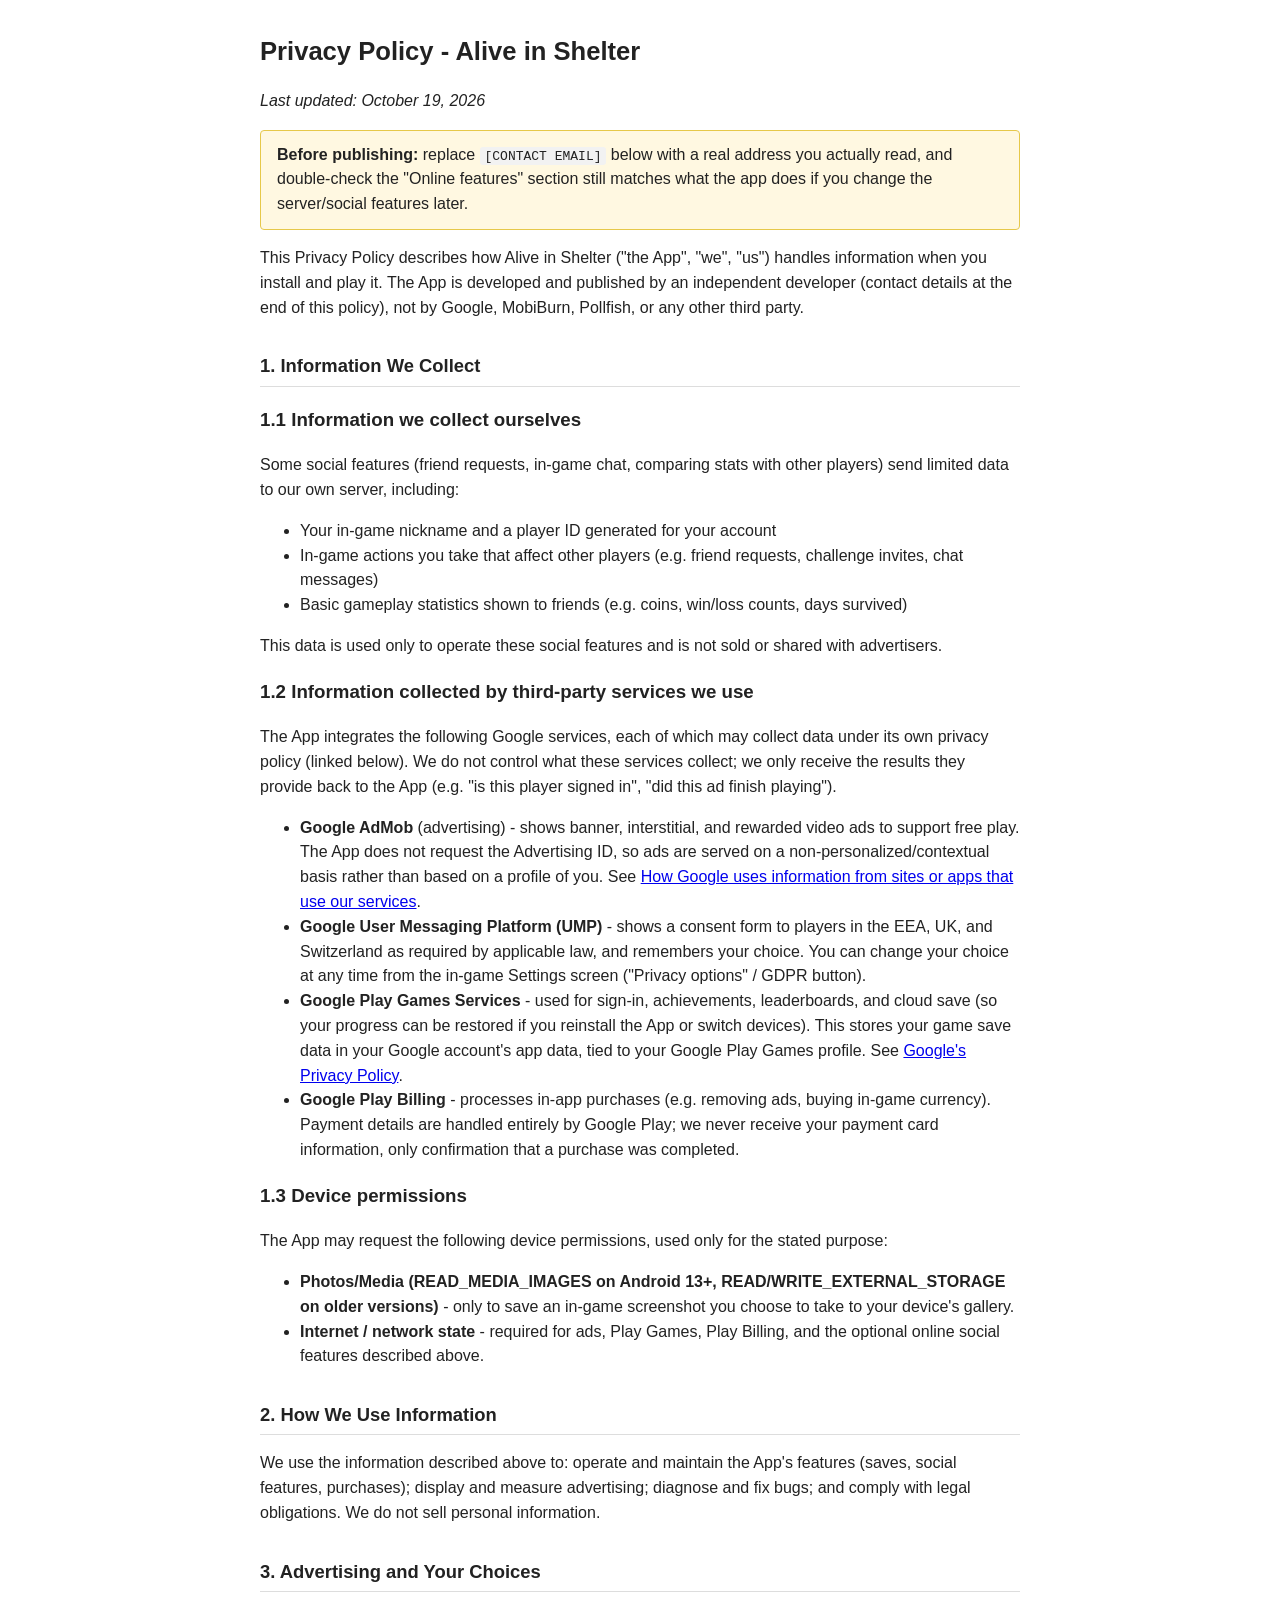
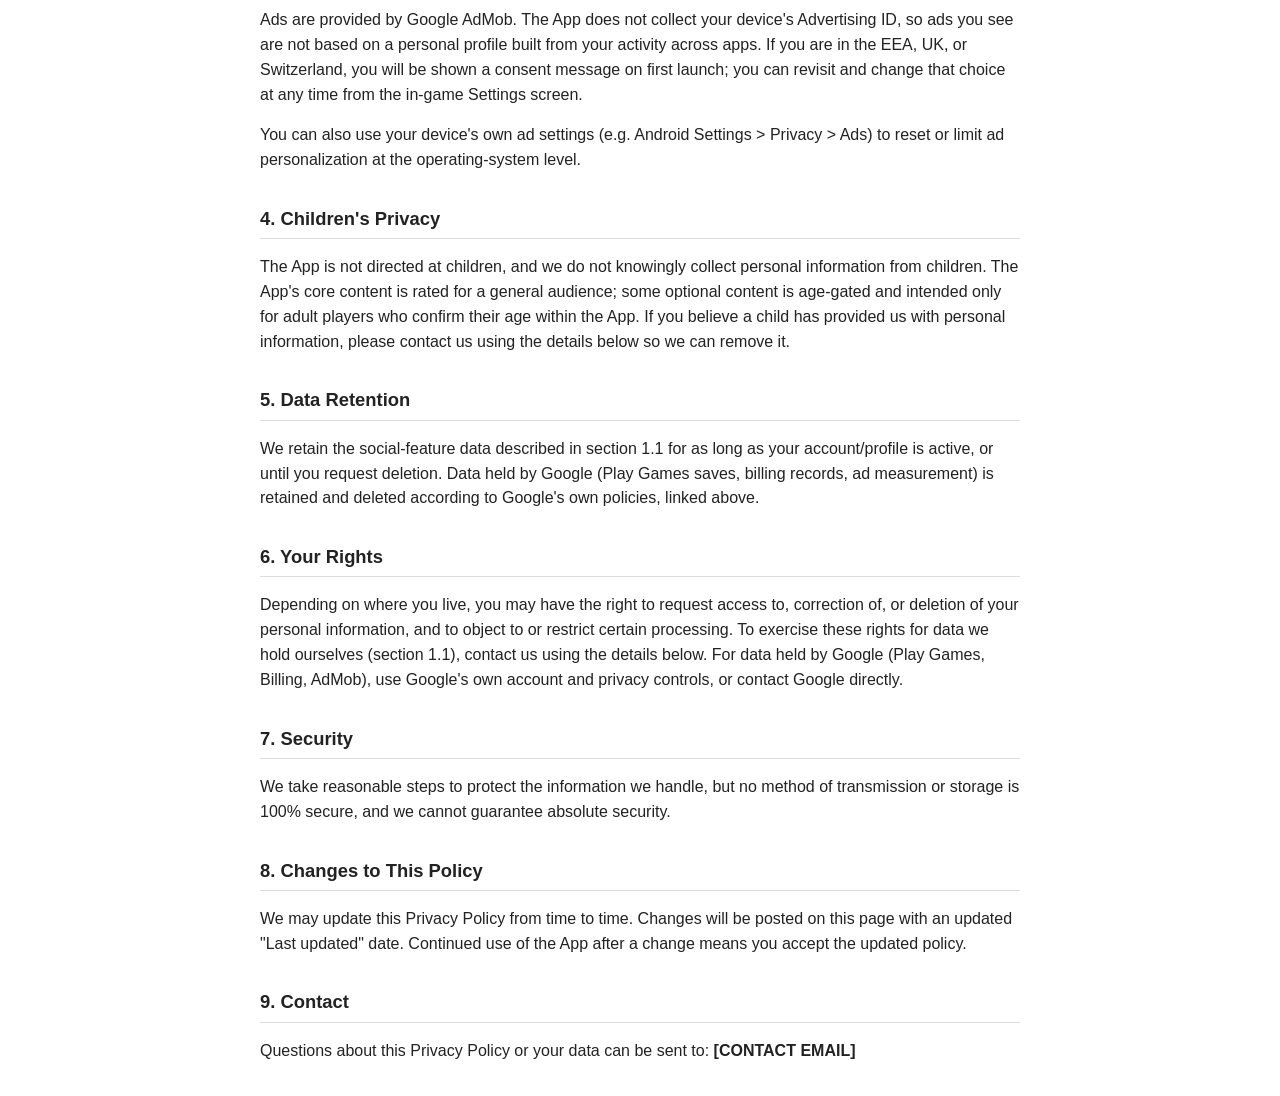
==== policies/AIS_privacy.html @ 7900c204 "Added AIS privacy policyOC" ====
<!DOCTYPE html>
<html lang="en">
<head>
<meta charset="UTF-8">
<title>Alive in Shelter - Privacy Policy</title>
<style>
  body { font-family: -apple-system, Segoe UI, Roboto, Helvetica, Arial, sans-serif; max-width: 760px; margin: 2rem auto; padding: 0 1rem; line-height: 1.55; color: #222; }
  h1 { font-size: 1.6rem; }
  h2 { font-size: 1.15rem; margin-top: 2rem; border-bottom: 1px solid #ddd; padding-bottom: 0.3rem; }
  code { background: #f2f2f2; padding: 0.1rem 0.3rem; border-radius: 3px; }
  .note { background: #fff8e1; border: 1px solid #e6c84a; padding: 0.75rem 1rem; border-radius: 4px; margin: 1rem 0; }
</style>
</head>
<body>

<h1>Privacy Policy - Alive in Shelter</h1>
<p><em>Last updated: October 19, 2026</em></p>

<div class="note">
<strong>Before publishing:</strong> replace <code>[CONTACT EMAIL]</code> below with a real address you actually read, and double-check the "Online features" section still matches what the app does if you change the server/social features later.
</div>

<p>This Privacy Policy describes how Alive in Shelter ("the App", "we", "us") handles information when you install and play it. The App is developed and published by an independent developer (contact details at the end of this policy), not by Google, MobiBurn, Pollfish, or any other third party.</p>

<h2>1. Information We Collect</h2>

<h3>1.1 Information we collect ourselves</h3>
<p>Some social features (friend requests, in-game chat, comparing stats with other players) send limited data to our own server, including:</p>
<ul>
  <li>Your in-game nickname and a player ID generated for your account</li>
  <li>In-game actions you take that affect other players (e.g. friend requests, challenge invites, chat messages)</li>
  <li>Basic gameplay statistics shown to friends (e.g. coins, win/loss counts, days survived)</li>
</ul>
<p>This data is used only to operate these social features and is not sold or shared with advertisers.</p>

<h3>1.2 Information collected by third-party services we use</h3>
<p>The App integrates the following Google services, each of which may collect data under its own privacy policy (linked below). We do not control what these services collect; we only receive the results they provide back to the App (e.g. "is this player signed in", "did this ad finish playing").</p>

<ul>
  <li>
    <strong>Google AdMob</strong> (advertising) - shows banner, interstitial, and rewarded video ads to support free play. The App does not request the Advertising ID, so ads are served on a non-personalized/contextual basis rather than based on a profile of you. See <a href="https://policies.google.com/technologies/ads">How Google uses information from sites or apps that use our services</a>.
  </li>
  <li>
    <strong>Google User Messaging Platform (UMP)</strong> - shows a consent form to players in the EEA, UK, and Switzerland as required by applicable law, and remembers your choice. You can change your choice at any time from the in-game Settings screen ("Privacy options" / GDPR button).
  </li>
  <li>
    <strong>Google Play Games Services</strong> - used for sign-in, achievements, leaderboards, and cloud save (so your progress can be restored if you reinstall the App or switch devices). This stores your game save data in your Google account's app data, tied to your Google Play Games profile. See <a href="https://policies.google.com/privacy">Google's Privacy Policy</a>.
  </li>
  <li>
    <strong>Google Play Billing</strong> - processes in-app purchases (e.g. removing ads, buying in-game currency). Payment details are handled entirely by Google Play; we never receive your payment card information, only confirmation that a purchase was completed.
  </li>
</ul>

<h3>1.3 Device permissions</h3>
<p>The App may request the following device permissions, used only for the stated purpose:</p>
<ul>
  <li><strong>Photos/Media (READ_MEDIA_IMAGES on Android 13+, READ/WRITE_EXTERNAL_STORAGE on older versions)</strong> - only to save an in-game screenshot you choose to take to your device's gallery.</li>
  <li><strong>Internet / network state</strong> - required for ads, Play Games, Play Billing, and the optional online social features described above.</li>
</ul>

<h2>2. How We Use Information</h2>
<p>We use the information described above to: operate and maintain the App's features (saves, social features, purchases); display and measure advertising; diagnose and fix bugs; and comply with legal obligations. We do not sell personal information.</p>

<h2>3. Advertising and Your Choices</h2>
<p>Ads are provided by Google AdMob. The App does not collect your device's Advertising ID, so ads you see are not based on a personal profile built from your activity across apps. If you are in the EEA, UK, or Switzerland, you will be shown a consent message on first launch; you can revisit and change that choice at any time from the in-game Settings screen.</p>
<p>You can also use your device's own ad settings (e.g. Android Settings &gt; Privacy &gt; Ads) to reset or limit ad personalization at the operating-system level.</p>

<h2>4. Children's Privacy</h2>
<p>The App is not directed at children, and we do not knowingly collect personal information from children. The App's core content is rated for a general audience; some optional content is age-gated and intended only for adult players who confirm their age within the App. If you believe a child has provided us with personal information, please contact us using the details below so we can remove it.</p>

<h2>5. Data Retention</h2>
<p>We retain the social-feature data described in section 1.1 for as long as your account/profile is active, or until you request deletion. Data held by Google (Play Games saves, billing records, ad measurement) is retained and deleted according to Google's own policies, linked above.</p>

<h2>6. Your Rights</h2>
<p>Depending on where you live, you may have the right to request access to, correction of, or deletion of your personal information, and to object to or restrict certain processing. To exercise these rights for data we hold ourselves (section 1.1), contact us using the details below. For data held by Google (Play Games, Billing, AdMob), use Google's own account and privacy controls, or contact Google directly.</p>

<h2>7. Security</h2>
<p>We take reasonable steps to protect the information we handle, but no method of transmission or storage is 100% secure, and we cannot guarantee absolute security.</p>

<h2>8. Changes to This Policy</h2>
<p>We may update this Privacy Policy from time to time. Changes will be posted on this page with an updated "Last updated" date. Continued use of the App after a change means you accept the updated policy.</p>

<h2>9. Contact</h2>
<p>Questions about this Privacy Policy or your data can be sent to: <strong>[CONTACT EMAIL]</strong></p>

</body>
</html>
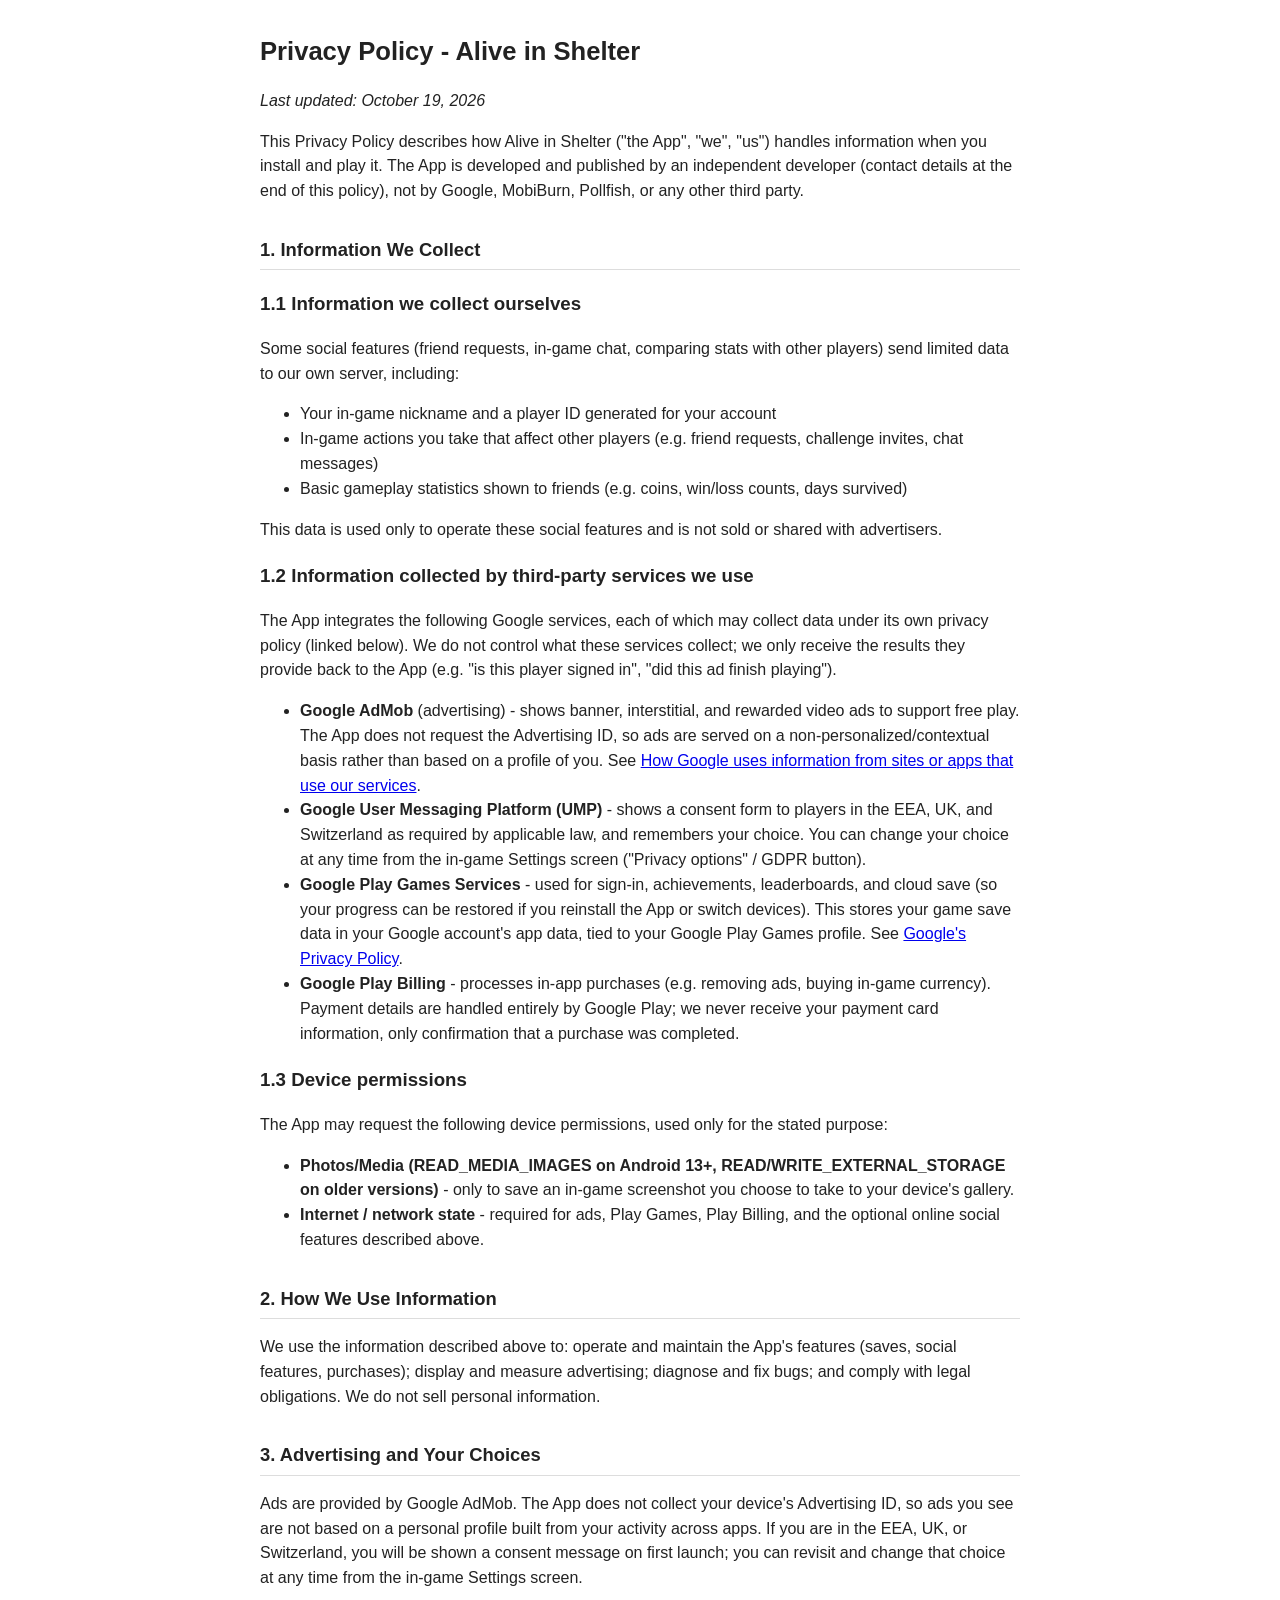
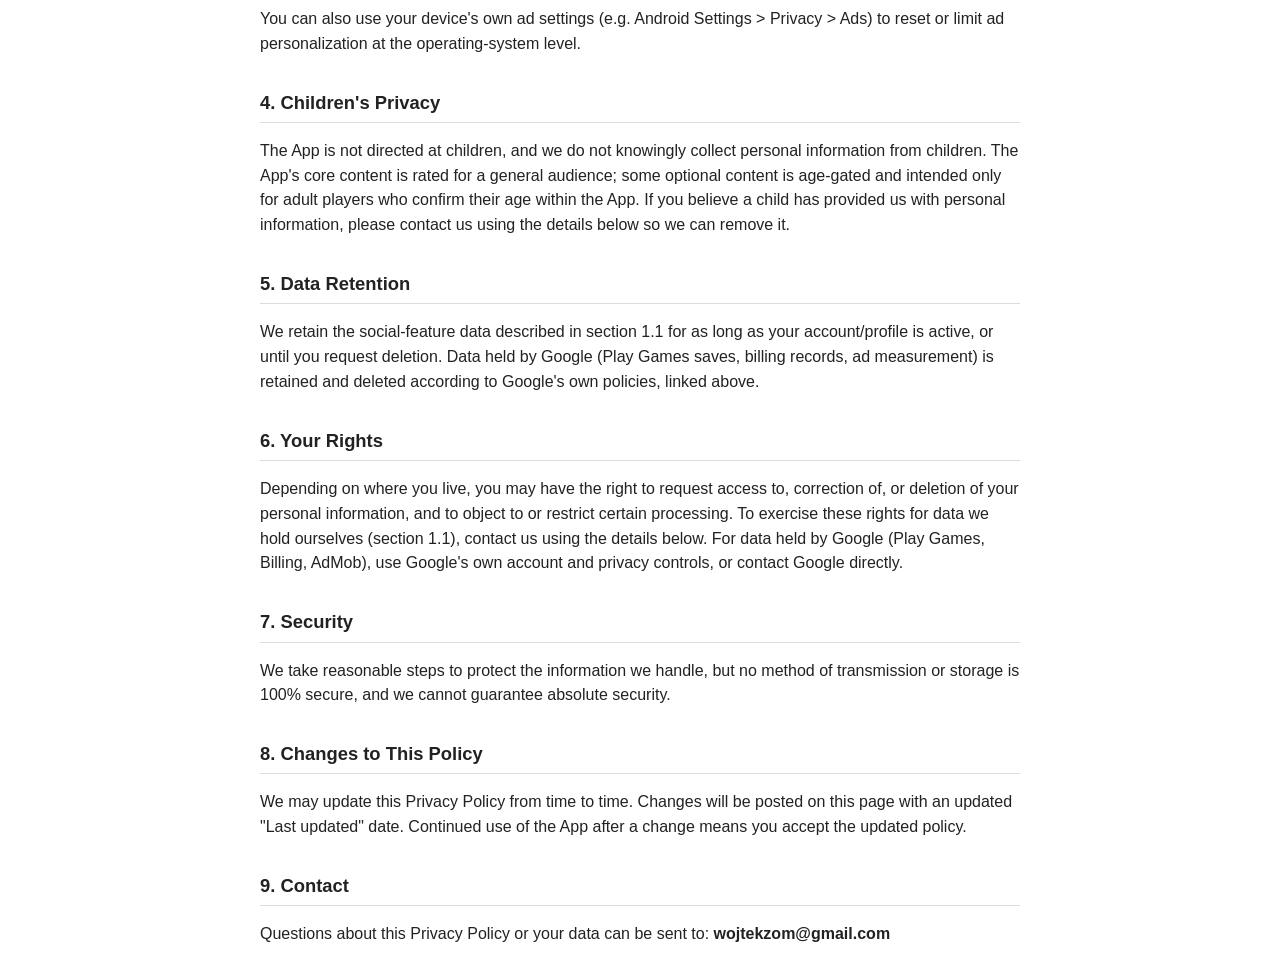
==== commit f672f505: "Fixed policy" ====
--- a/policies/AIS_privacy.html
+++ b/policies/AIS_privacy.html
@@ -15,10 +15,6 @@
 
 <h1>Privacy Policy - Alive in Shelter</h1>
 <p><em>Last updated: October 19, 2026</em></p>
-
-<div class="note">
-<strong>Before publishing:</strong> replace <code>[CONTACT EMAIL]</code> below with a real address you actually read, and double-check the "Online features" section still matches what the app does if you change the server/social features later.
-</div>
 
 <p>This Privacy Policy describes how Alive in Shelter ("the App", "we", "us") handles information when you install and play it. The App is developed and published by an independent developer (contact details at the end of this policy), not by Google, MobiBurn, Pollfish, or any other third party.</p>
 
@@ -81,7 +77,7 @@
 <p>We may update this Privacy Policy from time to time. Changes will be posted on this page with an updated "Last updated" date. Continued use of the App after a change means you accept the updated policy.</p>
 
 <h2>9. Contact</h2>
-<p>Questions about this Privacy Policy or your data can be sent to: <strong>[CONTACT EMAIL]</strong></p>
+<p>Questions about this Privacy Policy or your data can be sent to: <strong>wojtekzom@gmail.com</strong></p>
 
 </body>
 </html>
